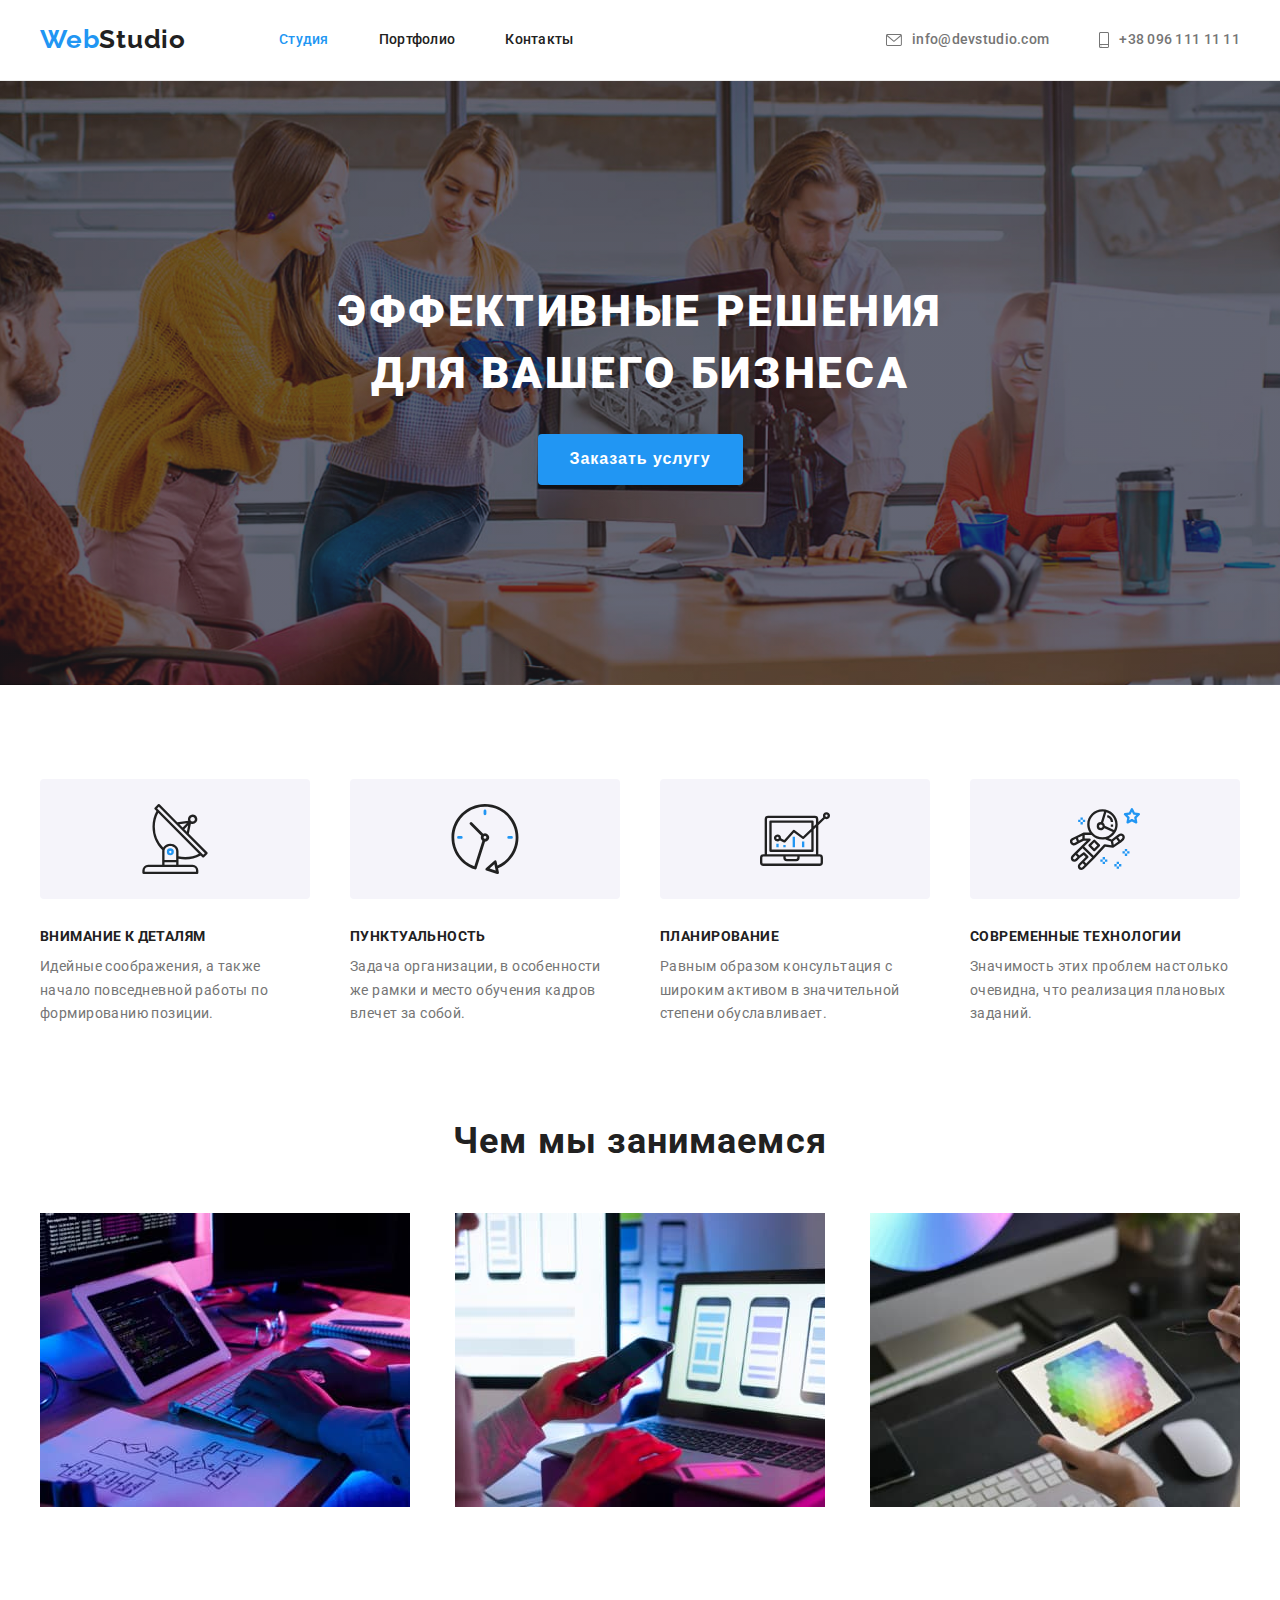
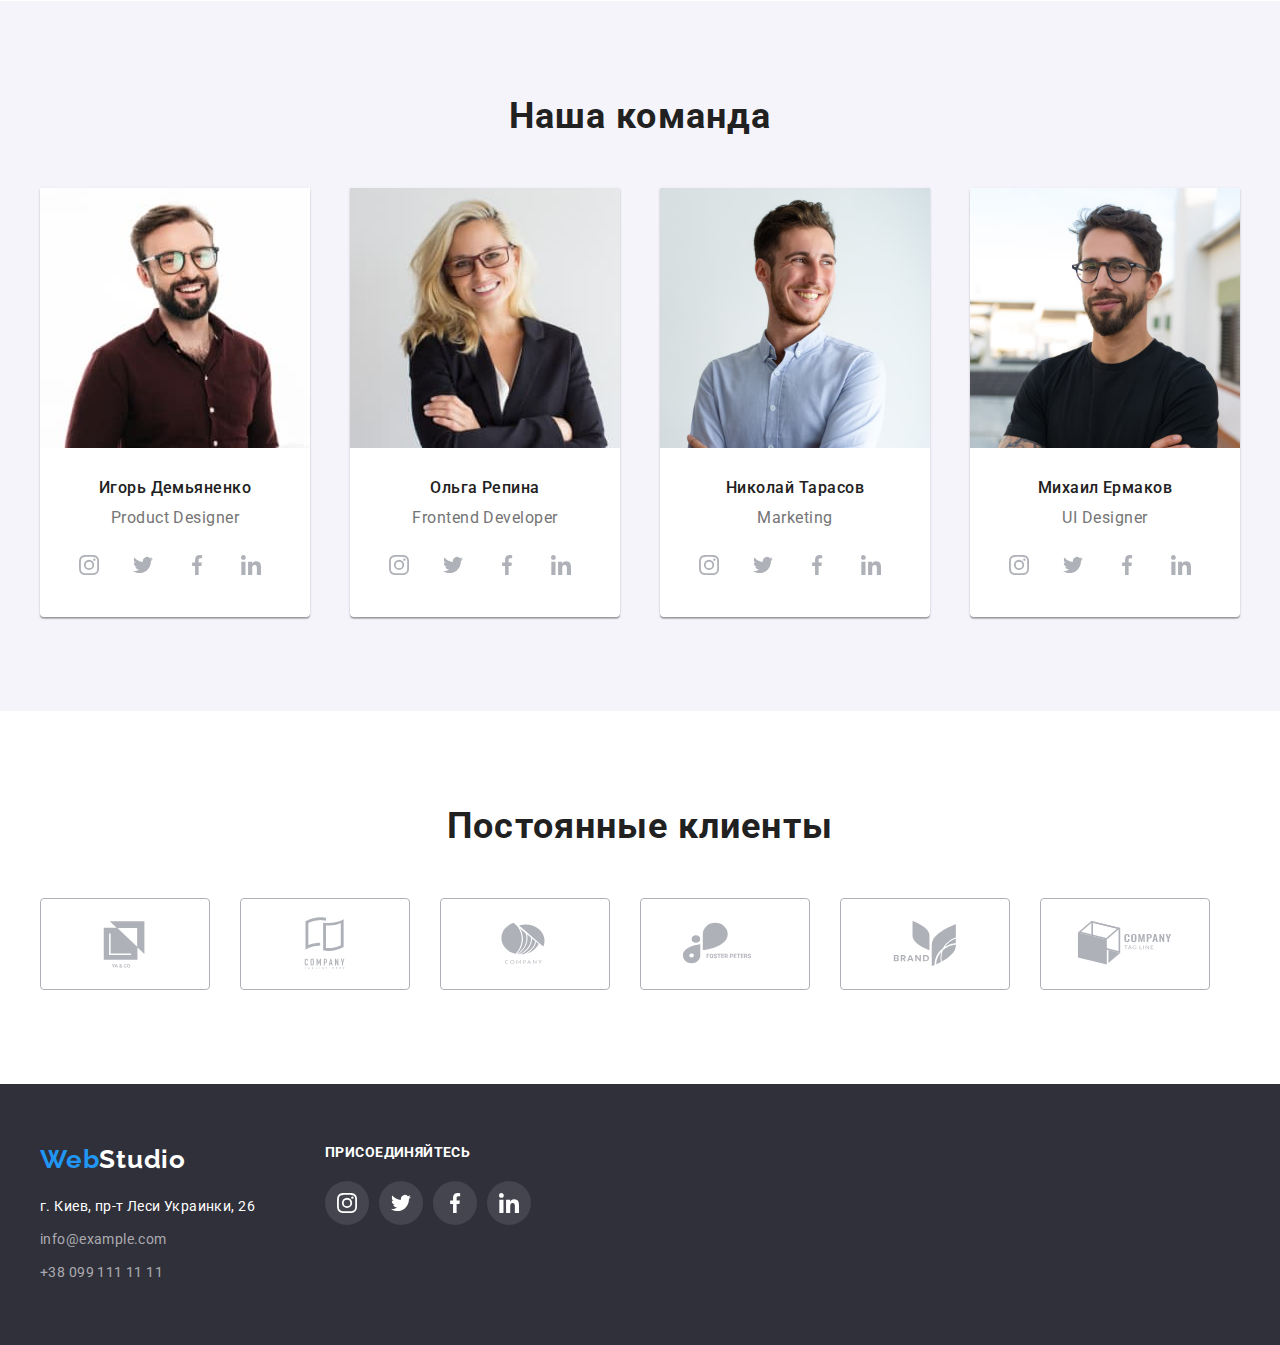
==== index.html @ 38ae4b98 "updated after fixes in hw-04" ====
<!DOCTYPE html>
<html lang="en">
<head>
    <meta charset="UTF-8">
    <meta http-equiv="X-UA-Compatible" content="IE=edge">
    <meta name="viewport" content="width=device-width, initial-scale=1.0">
    <link rel="preconnect" href="https://fonts.googleapis.com">
    <link rel="preconnect" href="https://fonts.gstatic.com" crossorigin>
    <link href="https://fonts.googleapis.com/css2?family=Raleway:wght@700&family=Roboto:wght@400;500;700;900&display=swap"
    rel="stylesheet">
    <link rel="stylesheet" href="https://cdnjs.cloudflare.com/ajax/libs/modern-normalize/1.1.0/modern-normalize.min.css"
        integrity="sha512-wpPYUAdjBVSE4KJnH1VR1HeZfpl1ub8YT/NKx4PuQ5NmX2tKuGu6U/JRp5y+Y8XG2tV+wKQpNHVUX03MfMFn9Q=="
        crossorigin="anonymous" referrerpolicy="no-referrer" />
    <link rel="stylesheet" href="./css/styles.css">
    <title>WebStudio</title>
</head>

<body>
    <header>
        <div class="navigation-header container">
            <nav class="navigation">
                <a href="" class="navigation-logo">
                    <span class="navigation-logo-web" id="logo">Web</span><span class="navigation-logo-studio">Studio</span>
                </a>
                <ul class="navigation-link">
                    <li class="list-style"><a class="link current" href="index.html">Студия</a></li>
                    <li class="list-style"><a class="link" href="portfolio.html">Портфолио</a></li>
                    <li class="list-style"><a class="link" href="#">Контакты</a></li>
                </ul>
            </nav>
            <ul class="contact">
                <li class="list-style">
                    <a href="mailto:info@devstudio.com" class="contact-mailto">
                    <svg class="icon-envelope" width="16" height="12">
                        <use href="./images/icons.svg#icon-envelope"></use>
                    </svg>info@devstudio.com</a>
                </li>
                <li class="list-style">
                    <a href="tel:+380961111111" class="contact-call">
                    <svg class="icon-smartphone" width="10" height="16">
                        <use href="./images/icons.svg#icon-smartphone"></use>
                    </svg>+38 096 111 11 11</a>
                </li>
            </ul>
        </div>
    </header> 

    <main>
        <section class="hero">
            <div class="hero-wrapper container">
                <h1 class="hero-title ">Эффективные решения <br> для вашего бизнеса</h1>
                <button type="button" class="hero-button">Заказать услугу</button>
            </div>
        </section>
        
        <section class="list ">
            <div class="list-feature">
                <div class="container">
                    <ul class="list-description">
                        <li class="list-style">
                            <div class="icon-feature">
                                <svg class="icon-antenna-1" width="70" height="70">
                                    <use href="./images/icons.svg#icon-antenna"></use>
                                </svg>
                            </div>
                            <h3 class="list-title">Внимание к деталям</h3>
                            <p class="list-text">Идейные соображения, а также начало повседневной работы по формированию позиции.</p>
                            
                        </li>
                        <li class="list-style">
                            <div class="icon-feature">
                                <svg class="icon-clock-1" width="70" height="70">
                                    <use href="./images/icons.svg#icon-clock"></use>
                                </svg>
                            </div>
                            <h3 class="list-title">Пунктуальность</h3>
                            <p class="list-text">Задача организации, в особенности же рамки и место обучения кадров влечет за собой.</p>
                        </li>
                        <li class="list-style">
                            <div class="icon-feature">
                                <svg class="icon-diagram-1" width="70" height="70">
                                    <use href="./images/icons.svg#icon-diagram"></use>
                                </svg>
                            </div>
                            <h3 class="list-title">Планирование</h3>
                            <p class="list-text">Равным образом консультация с широким активом в значительной степени обуславливает.</p>
                        </li>
                        <li class="list-style">
                            <div class="icon-feature">
                                <svg class="icon-astronaut-1" width="70" height="70">
                                    <use href="./images/icons.svg#icon-astronaut"></use>
                                </svg>
                            </div>
                            <h3 class="list-title">Современные технологии</h3>
                            <p class="list-text">Значимость этих проблем настолько очевидна, что реализация плановых заданий.</p>
                        </li>
                    </ul>
                </div>
            </div>
        </section>

        <section class="work">
            <div class="container">
                <h2 class="work-title">Чем мы занимаемся</h2>
                <ul class="work-description">
                    <li class="work-list list-style">
                        <a class="work-link" href="">
                            <img class="work-img" src="./images/keyboardtablet.jpg" alt="клавиатура планшет" width="370">
                        </a>
                    </li>
                    <li class="work-list list-style">
                        <a class="work-link" href="">
                            <img class="work-img" src="./images/notebook.jpg" alt="Ноутбук" width="370">
                        </a>
                    </li>
                    <li class="work-list list-style">
                        <a class="work-link" href="">
                            <img class="work-img" src="./images/tablet.jpg" alt="Планшет" width="370">
                        </a>
                    </li>
                </ul>
            </div>
        </section>

        <section class="team">
            <div class="team-wrapper container">
                <h2 class="team-title">Наша команда</h2>
                <ul class="team-block">
                    <li class="team-list list-style">
                        <a href="#"><img class="team-photo" src="./images/man1.jpg" alt="Игорь Демьяненко" width="270"></a>
                        <div class="team-description">
                            <h3 class="team-name">Игорь Демьяненко</h3>
                            <p class="team-position">Product Designer</p>
                            <ul class="icon-team">
                                <li class="icon-name">
                                    <a class="icon-link" href="">
                                        <svg class="icon-style" width="20" height="20">
                                            <use href="./images/icons.svg#icon-instagram"></use>
                                        </svg>
                                    </a>
                                </li>
                                <li class="icon-name">
                                    <a class="icon-link" href="">
                                        <svg width="20" height="20">
                                            <use href="./images/icons.svg#icon-twitter"></use>
                                        </svg>
                                    </a>
                                </li>
                                <li class="icon-name">
                                    <a class="icon-link" href="">
                                        <svg width="20" height="20">
                                            <use href="./images/icons.svg#icon-facebook"></use>
                                        </svg>
                                    </a>
                                </li>
                                <li class="icon-name">
                                    <a class="icon-link" href="">
                                        <svg width="20" height="20">
                                            <use href="./images/icons.svg#icon-linkedin"></use>
                                        </svg>
                                    </a>
                                </li>
                            </ul>
                        </div>
                    </li>
                    <li class="team-list list-style">
                        <a href="#"><img class="team-photo" src="./images/woman1.jpg" alt="Ольга Репина" width="270"></a>
                        <div class="team-description">
                            <h3 class="team-name">Ольга Репина</h3>
                            <p class="team-position">Frontend Developer</p>
                            <ul class="icon-team">
                                <li class="icon-name">
                                    <a class="icon-link" href="">
                                        <svg class="icon-style" width="20" height="20">
                                            <use href="./images/icons.svg#icon-instagram"></use>
                                        </svg>
                                    </a>
                                </li>
                                <li class="icon-name">
                                    <a class="icon-link" href="">
                                        <svg width="20" height="20">
                                            <use href="./images/icons.svg#icon-twitter"></use>
                                        </svg>
                                    </a>
                                </li>
                                <li class="icon-name">
                                    <a class="icon-link" href="">
                                        <svg width="20" height="20">
                                            <use href="./images/icons.svg#icon-facebook"></use>
                                        </svg>
                                    </a>
                                </li>
                                <li class="icon-name">
                                    <a class="icon-link" href="">
                                        <svg width="20" height="20">
                                            <use href="./images/icons.svg#icon-linkedin"></use>
                                        </svg>
                                    </a>
                                </li>
                            </ul>
                        </div>
                    </li>
                    <li class="team-list list-style">
                        <a href="#"><img class="team-photo" src="./images/man2.jpg" alt="Николай Тарасов" width="270"></a>
                        <div class="team-description">
                            <h3 class="team-name">Николай Тарасов</h3>
                            <p class="team-position">Marketing</p>
                            <ul class="icon-team">
                                <li class="icon-name">
                                    <a class="icon-link" href="">
                                        <svg class="icon-style" width="20" height="20">
                                            <use href="./images/icons.svg#icon-instagram"></use>
                                        </svg>
                                    </a>
                                </li>
                                <li class="icon-name">
                                    <a class="icon-link" href="">
                                        <svg width="20" height="20">
                                            <use href="./images/icons.svg#icon-twitter"></use>
                                        </svg>
                                    </a>
                                </li>
                                <li class="icon-name">
                                    <a class="icon-link" href="">
                                        <svg width="20" height="20">
                                            <use href="./images/icons.svg#icon-facebook"></use>
                                        </svg>
                                    </a>
                                </li>
                                <li class="icon-name">
                                    <a class="icon-link" href="">
                                        <svg width="20" height="20">
                                            <use href="./images/icons.svg#icon-linkedin"></use>
                                        </svg>
                                    </a>
                                </li>
                            </ul>
                        </div>
                    </li>
                    <li class="team-list list-style">
                        <a href="#"><img class="team-photo" src="./images/man3.jpg" alt="Михаил Ермаков" width="270"></a>
                        <div class="team-description">
                            <h3 class="team-name">Михаил Ермаков</h3>
                            <p class="team-position">UI Designer</p>
                            <ul class="icon-team">
                                <li class="icon-name">
                                    <a class="icon-link" href="">
                                        <svg class="icon-style" width="20" height="20">
                                            <use href="./images/icons.svg#icon-instagram"></use>
                                        </svg>
                                    </a>
                                </li>
                                <li class="icon-name">
                                    <a class="icon-link" href="">
                                        <svg width="20" height="20">
                                            <use href="./images/icons.svg#icon-twitter"></use>
                                        </svg>
                                    </a>
                                </li>
                                <li class="icon-name">
                                    <a class="icon-link" href="">
                                        <svg width="20" height="20">
                                            <use href="./images/icons.svg#icon-facebook"></use>
                                        </svg>
                                    </a>
                                </li>
                                <li class="icon-name">
                                    <a class="icon-link" href="">
                                        <svg width="20" height="20">
                                            <use href="./images/icons.svg#icon-linkedin"></use>
                                        </svg>
                                    </a>
                                </li>
                            </ul>
                        </div>
                    </li>
                </ul>
            </div>
        </section>

        <section class="customer">
            <div class="container">
                <h2 class="customer-title" >Постоянные клиенты</h2>
                <ul class="customer-company">
                    <li class="customer-logo">
                        <a class="customer-link" href="#">
                            <svg class="customer-icon" width="106" height="60">
                                <use href="./images/icons.svg#icon-logo1"></use>
                            </svg>
                        </a>
                    </li>
                    <li class="customer-logo">
                        <a class="customer-link" href="#">
                            <svg class="customer-icon" width="106" height="60">
                                <use href="./images/icons.svg#icon-logo2"></use>
                            </svg>
                        </a>
                    </li>
                    <li class="customer-logo">
                        <a class="customer-link" href="#">
                            <svg class="customer-icon" width="106" height="60">
                                <use href="./images/icons.svg#icon-logo3"></use>
                            </svg>
                        </a>
                    </li>
                    <li class="customer-logo">
                        <a class="customer-link" href="#">
                            <svg class="customer-icon" width="106" height="60">
                                <use href="./images/icons.svg#icon-logo4"></use>
                            </svg>
                        </a>
                    </li>
                    <li class="customer-logo">
                        <a class="customer-link" href="#">
                            <svg class="customer-icon" width="106" height="60">
                                <use href="./images/icons.svg#icon-logo5"></use>
                            </svg>
                        </a>
                    </li>
                    <li class="customer-logo">
                        <a class="customer-link" href="#">
                            <svg class="customer-icon" width="106" height="60">
                                <use href="./images/icons.svg#icon-logo6"></use>
                            </svg>
                        </a>
                    </li>
                </ul>
            </div>
        </section>

    </main>
 
    <footer>
        <div class="page-footer container">
            <div class="content-footer ">
                <a href="#logo" class="footer-logo">
                    <span class="footer-logo-web">Web</span><span class="footer-logo-studio">Studio</span>
                </a>
                <address class="address">г. Киев, пр-т Леси Украинки, 26</address>
                <ul class="footer-contact">
                    <li class="footer-link"><a href="mailto:info@example.com" class="footer-mailto">info@example.com</a></li>
                    <li class="footer-link"><a href="tel:+380991111111" class="footer-call">+38 099 111 11 11</a></li>
                </ul>
            </div>
            <div class="footer-join ">
                <h3 class="footer-title">присоединяйтесь</h3>
                <ul class="footer-social">
                    <li class="footer-icon">
                        <a class="footer-icon-link" href="#">
                            <svg width="20" height="20">
                                <use href="./images/icons.svg#icon-instagram"></use>
                            </svg>
                        </a>
                    </li>
                    <li class="footer-icon">
                        <a class="footer-icon-link" href="#">
                            <svg width="20" height="20">
                                <use href="./images/icons.svg#icon-twitter"></use>
                            </svg>
                        </a>
                    </li>
                    <li class="footer-icon">
                        <a class="footer-icon-link" href="#">
                            <svg width="20" height="20">
                                <use href="./images/icons.svg#icon-facebook"></use>
                            </svg>
                        </a>
                    </li>
                    <li class="footer-icon">
                        <a class="footer-icon-link" href="#">
                            <svg width="20" height="20">
                                <use href="./images/icons.svg#icon-linkedin"></use>
                            </svg>
                        </a>
                    </li>
                </ul>
            </div>
        </div>
    </footer>
</body>
</html>
---- css/styles.css ----
:root {
  --primary-text-color: #212121;
  --secondary-text-color: #757575;
  --hero-text-color: #ffffff;
  --contact-text-footer: rgba(255, 255, 255, 0.6);
  --accent-color: #2196f3;
  --background-color: #2F303A;

}

body {
  font-family: "roboto", sans-serif;
  color: var(--primary-text-color);
  background-color: #ffffff;
}

* {
  margin: 0;
  padding: 0;
}

h1
h2
h3
h4 
h5
h6
p 
ul {
  text-decoration: none;
}

.list-style {
  list-style-type: none;
}

/* header */
.container {
  width: 1200px;
  height: auto;
  margin-left: auto;
  margin-right: auto;
  padding: 0 15px;
}

header {
  border-bottom: 1px solid #ECECEC;
   padding-top: 24px;
  padding-bottom: 25px;
}

.navigation-header {
  display: flex;
  justify-content: space-between;
  align-items: center; 
}

.navigation {
  display: flex;
}

.navigation-logo {
  display: flex;
  align-items: center;
  font-family: Raleway;
  font-weight: bold;
  font-size: 26px;
  line-height: 1.2;
  letter-spacing: 0.03em;
  text-decoration: none;
}

.navigation-logo-web {
  color: var(--accent-color);
}

.navigation-logo-studio {
  color: var(--primary-text-color);
  margin-right: 93px;
}

.navigation-link {
  display: flex;
  align-items: center;
}

.navigation-link .list-style {
  margin-right: 50px;
}

.navigation-link .list-style:last-child {
  margin-right: 0;
}

.navigation-link .link {
  display: flex;
  color: var(--primary-text-color);
  font-weight: 500;
  font-size: 14px;
  line-height: 1.14;
  letter-spacing: 0.02em;
  text-decoration: none;
}

.link:hover,
.link:focus {
  color: var(--accent-color);
}

.link.current {
  color: var(--accent-color);
}

.contact {
  display: flex;
  font-weight: 500;
  font-size: 14px;
  line-height: 1.14;
  letter-spacing: 0.02em;
  
}

.contact .list-style{
   margin-right: 50px;
   
}
 
.contact .list-style:last-child {
  margin-right: 0;
}

.icon-envelope{
  margin-right: 10px;
  fill: currentColor;
}

.contact-mailto:hover .icon-envelope,
.contact-mailto:focus .icon-envelope {
  fill: var(--accent-color);
}

.contact-mailto {
  display: flex;
  align-items: center;
  text-decoration: none;
  color: var(--secondary-text-color);
  
}

.icon-smartphone{
  margin-right: 10px;
  fill: currentColor;
}

.contact-call:hover .icon-smartphone,
.contact-call:focus .icon-smartphone {
  fill: var(--accent-color);
}

.contact-call {
  display: flex;
  align-items: center;
  text-decoration: none;
  color: var(--secondary-text-color);
}

.contact-mailto:hover,
.contact-mailto:focus {
  color: var(--accent-color);
}

.contact-call:hover,
.contact-call:focus {
  color: var(--accent-color);
}

/* body index.html*/
button {
  cursor: pointer;
}

.hero{
  display: block;
  background-image: linear-gradient(to right, rgba(47, 48, 58, 0.4), rgba(47, 48, 58, 0.4)), url(../images/Img.jpg);
  background-repeat: no-repeat;
  background-position: center;
  background-size: cover;
  margin-left: auto;
  margin-right: auto;
  max-width: 1600px;
  padding-top: 200px;
  padding-bottom: 200px;

}
.hero-wrapper{
  display: flex;
  flex-direction: column;
  justify-content: center;
  align-items: center;
  text-align: center;
}

.hero-title {
  font-weight: 900;
  font-size: 44px;
  line-height: 1.4;
  letter-spacing: 0.06em;
  text-transform: uppercase;
  color: var(--hero-text-color);
  text-align: center;
}

.hero-button{
  margin-top: 30px;
  padding: 10px 32px;
  font-weight: bold;
  font-size: 16px;
  line-height: 1.9;
  letter-spacing: 0.06em;
  color: var(--hero-text-color);
  border: none;
  background: var(--accent-color);
  box-shadow: 0px 4px 4px rgba(0, 0, 0, 0.15);
  border-radius: 4px;
}

.hero-button:hover,
.hero-button:focus{
  background: #188CE8;
  box-shadow: 0px 4px 4px rgba(0, 0, 0, 0.15);
  border-radius: 4px;
}

/* feature */
.list{
  padding-top: 94px;
  padding-bottom: 94px;
}

.list-description{
  margin: auto;
  margin: 0%;
  display: flex;
  justify-content: space-between;
}


.list-description .list-style {
margin-right: 30px;
width: 270px;
}

.list-description .list-style:last-child {
  margin-right: 0;
}

.icon-feature{
  display: flex;
  background: #F5F4FA;
  border-radius: 4px;
  margin-bottom: 30px;
  padding: 25px 0;
  justify-content: center;
  align-items: center;
}

.list-title {
  font-weight: bold;
  font-size: 14px;
  line-height: 1.14;
  letter-spacing: 0.03em;
  text-transform: uppercase;
}

.list-text{
  margin-top: 10px;
  font-size: 14px;
  line-height: 1.7;
  color: var(--secondary-text-color);
  letter-spacing: 0.03em;
}

/* what we do */
.work{
  padding-bottom: 94px;
}

.work-title {
  font-weight: bold;
  font-size: 36px;
  line-height: 1.2;
  text-align: center;
  letter-spacing: 0.03em;
}

.work-description {
  display: flex;
  justify-content: space-between;
  margin-top: 50px;
}

/* ouer team */
.team{
  background: #F5F4FA;
  width: 100%;
  padding-top: 94px;
  padding-bottom: 94px;
}

.team-list {
  margin-right: 30px;
  background-color: #ffffff;
  box-shadow: 0px 1px 3px rgba(0, 0, 0, 0.12), 0px 1px 1px rgba(0, 0, 0, 0.14), 0px 2px 1px rgba(0, 0, 0, 0.2);
  border-radius: 0px 0px 4px 4px;
}

.team-list:last-child {
  margin-right: 0;
}

.team-title{
  font-weight: bold;
  font-size: 36px;
  line-height: 1.2;
  text-align: center;
  letter-spacing: 0.03em;
}

.team-block{
  display: flex;
  justify-content: space-between;
  margin-top: 50px;
}

.team-description {
  padding-top: 30px;
  padding-bottom: 30px;
}

.team-name{
  font-weight: 500;
  font-size: 16px;
  line-height: 1.2;
  text-align: center;
  letter-spacing: 0.03em;
}

.team-position{
  margin-top: 10px;
  font-weight: normal;
  font-size: 16px;
  line-height: 1.2;
  text-align: center;
  letter-spacing: 0.03em;
  color: var(--secondary-text-color);
}

.icon-team {
  display: flex;
  justify-content: center;
  margin-top: 16px;
}

.icon-name {
  list-style: none;
}

.icon-link {
  display: flex;
  align-items: center;
  justify-content: center;
  width: 44px;
  height: 44px;
  margin-right: 10px;
  border-radius: 50%;
  fill: #AFB1B8;
  background-color: var(--hero-text-color);
}

.icon-name:last-child{
  margin-right: 0;
}

.icon-link:hover,
.icon-link:focus {
  background-color: var(--accent-color);
  fill: var(--hero-text-color);
}

/* customer */

.customer{
  padding-top: 94px;
  padding-bottom: 94px;
}

.customer-title{
  font-weight: bold;
  font-size: 36px;
  line-height: 1.2;
  text-align: center;
  letter-spacing: 0.03em;
}

.customer-company{
  display: flex;
  list-style: none;
  margin-top: 50px;
  
  
}

.customer-link{
  display: flex;
  justify-content: center;
  align-items: center;
  width: 170px;
  height: 92px;
  margin-right: 30px;
  border: 1px solid #AFB1B8;
  box-sizing: border-box;
  border-radius: 4px;
  fill: #AFB1B8;
}

.costomer-link:last-child {
  margin-right: 0;
}

.customer-link:hover,
.customer-link:focus {
  border: 1px solid var(--accent-color);
  fill: var(--accent-color);
}

/* body portfolio.html */
.gallary {
  padding-top: 94px;
  padding-bottom: 94px;
}

/* invisible title */
.visually-hidden {
  position: absolute;
  clip: rect(0 0 0 0);
  width: 1px;
  height: 1px;
  margin: -1px;
}

.filter-group {
  display: flex;
  justify-content: center;
}

.filter-group > .filter-list {
  list-style: none;
  text-decoration: none;
}

.filter-list {
margin-right: 8px;
}

.filter-list:last-child {
  margin-right: 0;
}

.filter-button{
  display: flex;
  justify-content: center;
  padding: 6px 22px;
  font-family: inherit;
  font-weight: 500;
  font-size: 16px;
  line-height: 1.6;
  text-align: center;
  letter-spacing: 0.03em;
  color: var(--primary-text-color);
  border: none;
  background: #F5F4FA;
  border-radius: 4px;
}

.filter-button:hover, .filter-button:focus {
  font-weight: 500;
  font-size: 16px;
  line-height: 1.6;
  text-align: center;
  letter-spacing: 0.03em;
  color: var(--hero-text-color);
  background: var(--accent-color);
  box-shadow: 0px 3px 1px rgba(0, 0, 0, 0.1), 0px 1px 2px rgba(0, 0, 0, 0.08), 0px 2px 2px rgba(0, 0, 0, 0.12);
  border-radius: 4px;
}

img {
  display: block;
  max-width: 100%;
  height: auto;
}

.gallary-list {
  margin-top: 50px;
  display: flex;
  justify-content: space-between;
  flex-wrap: wrap;
}

.list-project{
  margin-bottom: 30px;  
  border: 1px solid #EEEEEE;
  box-sizing: border-box;
}

.list-project:nth-child(3n){
  margin-right: 0;
}  

.list-project:nth-last-child(-n + 3){
  margin-bottom: 0;
}

.list-project:hover,
.list-project:focus{
  background: #FFFFFF;
  /* border: 1px solid #EEEEEE; */
  /* box-sizing: border-box; */
  box-shadow: 0px 1px 1px rgba(0, 0, 0, 0.12), 0px 4px 4px rgba(0, 0, 0, 0.06), 1px 4px 6px rgba(0, 0, 0, 0.16);
}

.galary-link{
  text-decoration: none;
}

.gallary-name {
  padding: 20px 24px 20px 24px;
  border-left: 1px solid #EEEEEE;
  border-right: 1px solid #EEEEEE;
  border-bottom: 1px solid #EEEEEE;
  background: #FFFFFF;
}

.gallary-project {
  font-weight: bold;
  font-size: 18px;
  line-height: 2;
  letter-spacing: 0.06em;
  color: var(--primary-text-color);
}

.gallary-kind {
  margin-top: 4px;
  font-size: 16px;
  line-height: 2;
  letter-spacing: 0.03em;
  color: var(--secondary-text-color);
}

/* footer */
footer {
  background: var(--background-color);
  width: 100%;
  padding: 60px 0;
}

.page-footer{
  display: flex;
}

 .footer-logo {
  font-family: Raleway;
  font-weight: bold;
  font-size: 26px;
  line-height: 1.2;
  letter-spacing: 0.03em;
  text-decoration: none;
}

.footer-logo-web {
  color: var(--accent-color);
}

.footer-logo-studio {
  color: var(--hero-text-color);
}

.address {
  margin-top: 20px;
  font-size: 14px;
  font-style: normal;
  line-height: 1.7;
  letter-spacing: 0.03em;
  color: var(--hero-text-color);
}

.footer-contact {
  margin-top: 9px;
  font-size: 14px;
  line-height: 1.71;
  letter-spacing: 0.03em;
}

.footer-link {
  margin-top: 9px;
  list-style: none;
}

.footer-mailto {
  text-decoration: none;
  color: var(--contact-text-footer);
}

.footer-call {
  text-decoration: none;
  color: var(--contact-text-footer);
}

.footer-mailto:hover,
.footer-mailto:focus {
  color: var(--accent-color);
}

.footer-call:hover,
.footer-call:focus {
  color: var(--accent-color);
}

.footer-join {
  margin-left: 70px;
}

.footer-title {
  font-weight: bold;
  font-size: 14px;
  line-height: 1.2;
  letter-spacing: 0.03em;
  text-transform: uppercase;
  color: var(--hero-text-color);
}

.footer-social {
  display: flex;
  margin-top: 20px;
  justify-content: space-between;
}
  
.footer-icon {
list-style: none;
margin-right: 10px; 
}

.footer-icon:last-child {
  margin-right: 0;
}

.footer-icon-link {
  display: flex;
  align-items: center;
  justify-content: center;
  width: 44px;
  height: 44px;
  border-radius: 50%;
  fill: var(--hero-text-color);
  background: rgba(255, 255, 255, 0.1);
}

.footer-icon-link:hover,
.footer-icon-link:focus {
  background: var(--accent-color);
}
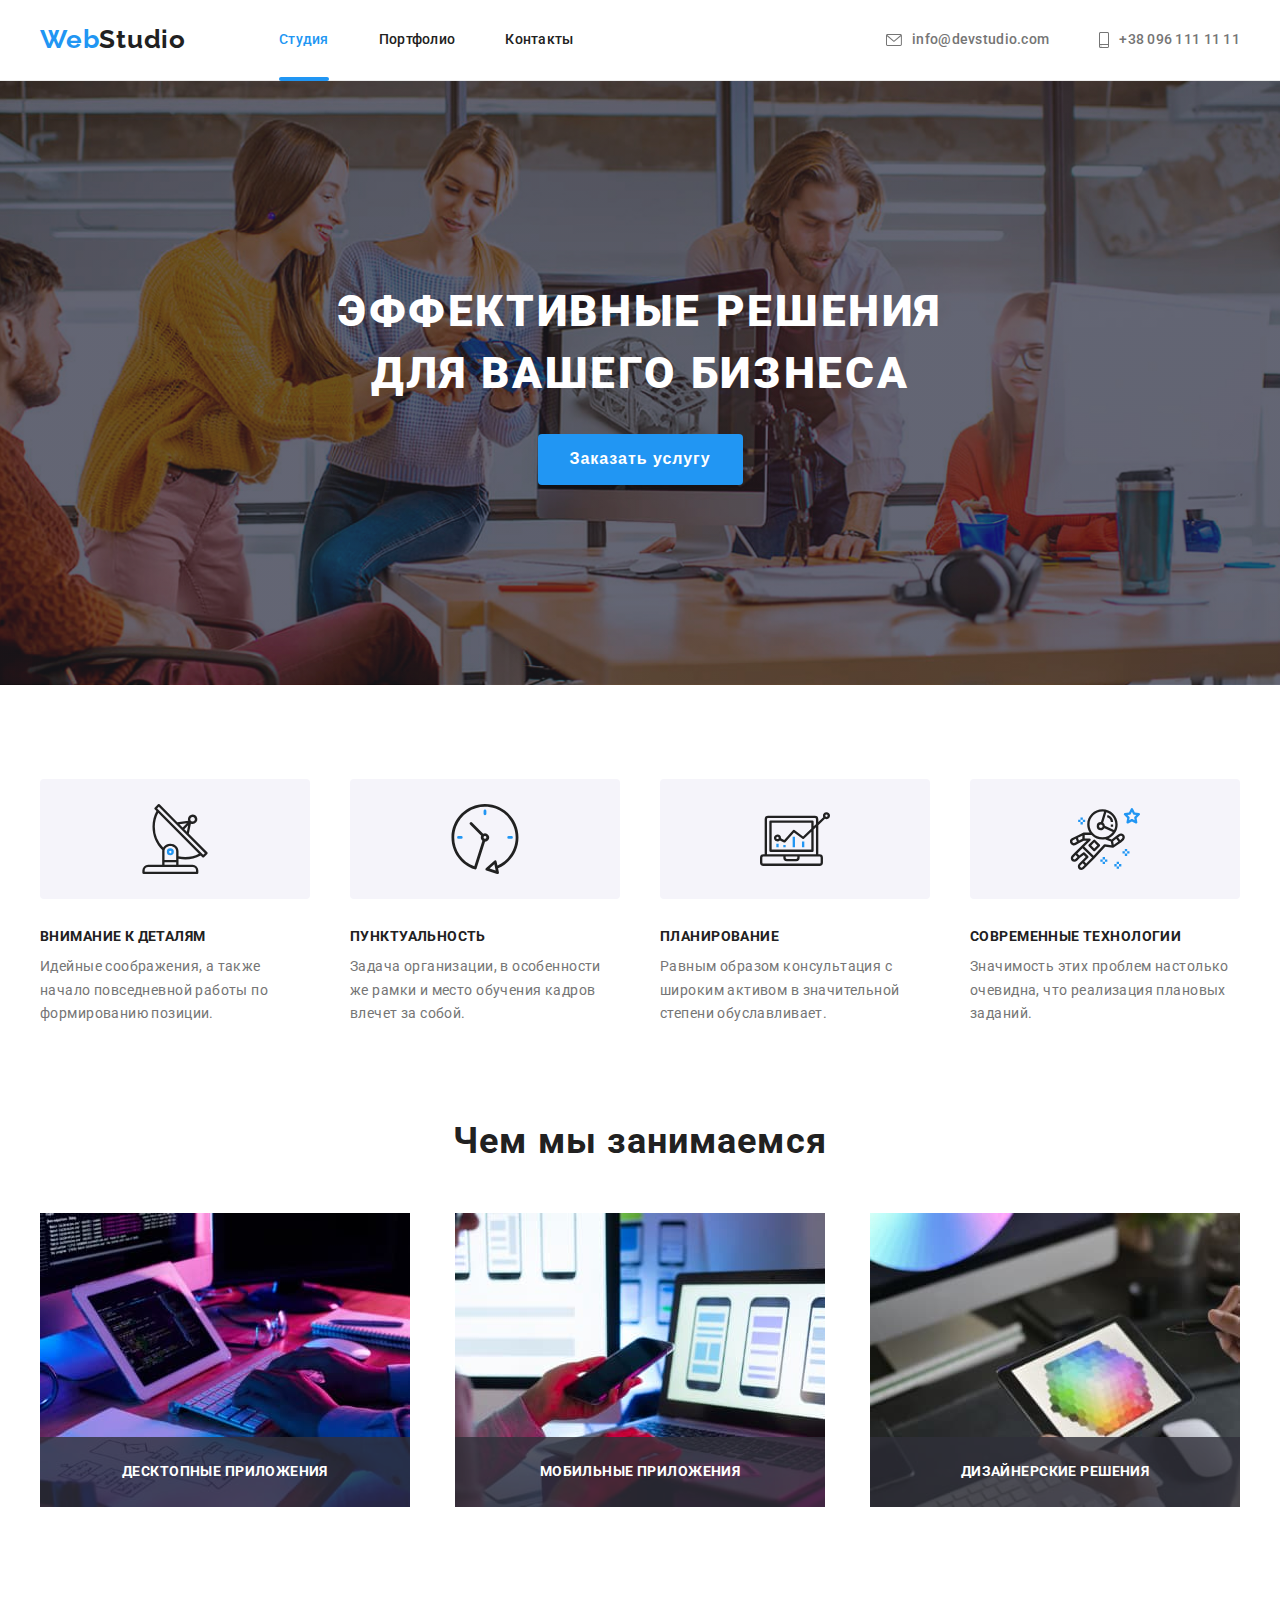
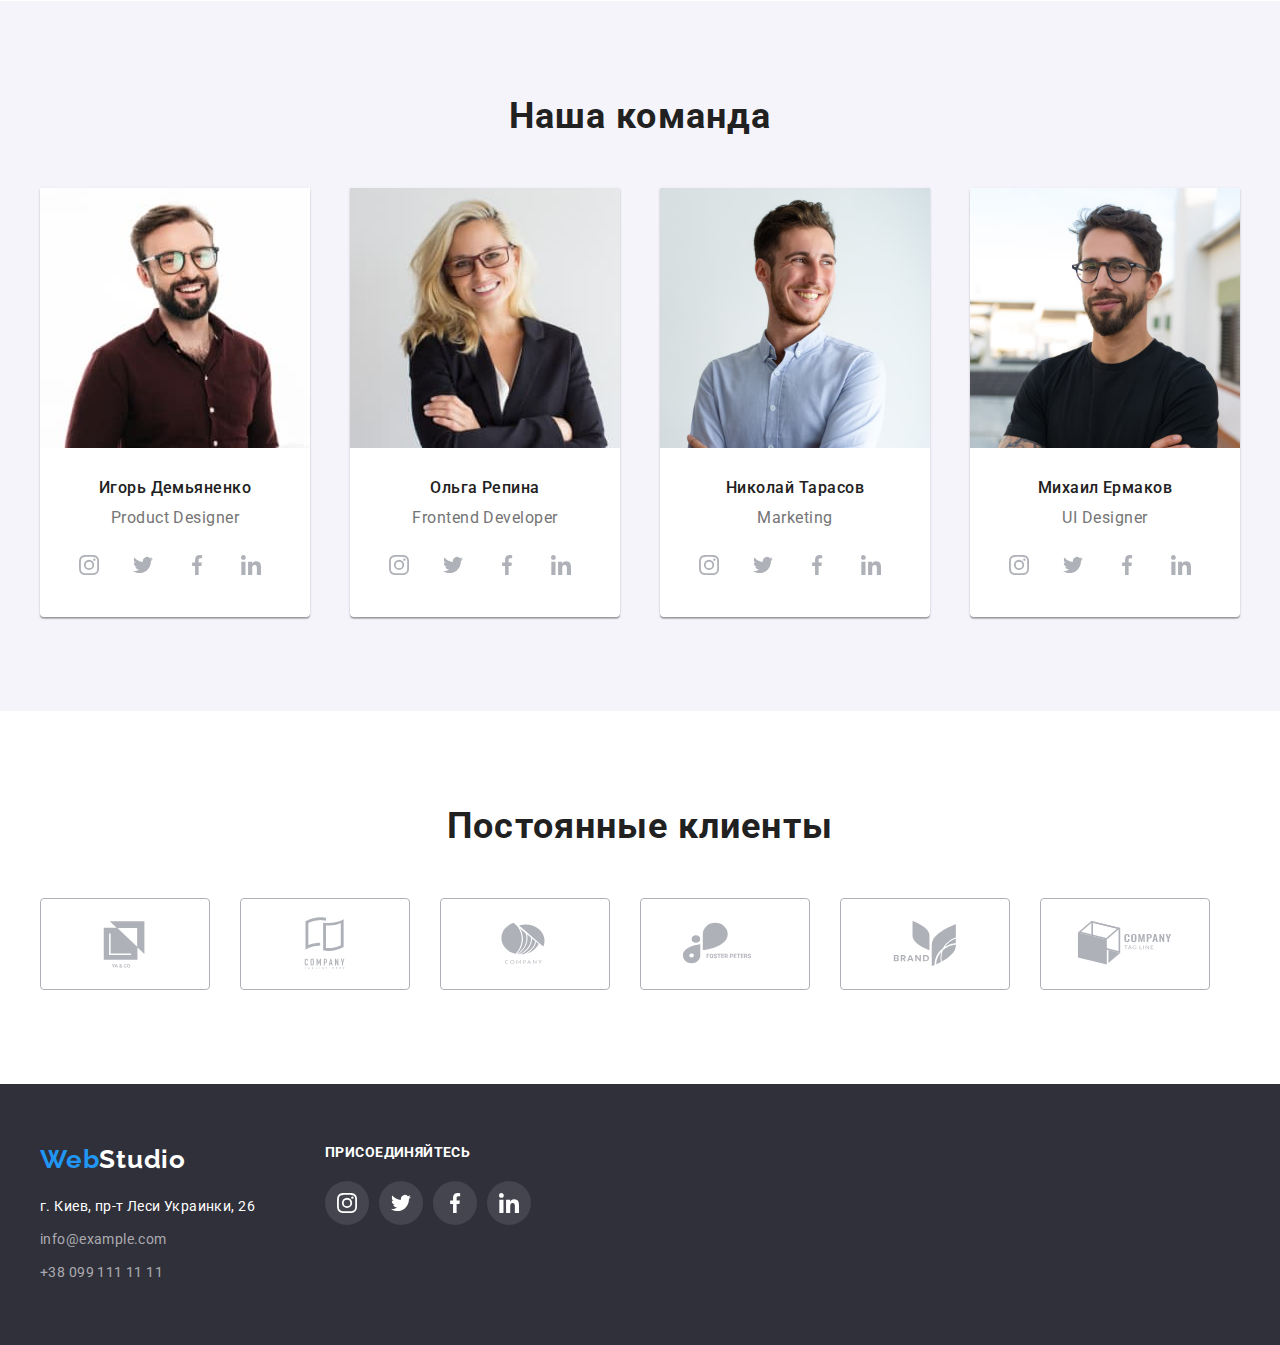
==== commit 047b5a99: "underline the current page, and signatures on images what we do" ====
--- a/index.html
+++ b/index.html
@@ -104,19 +104,22 @@
                 <h2 class="work-title">Чем мы занимаемся</h2>
                 <ul class="work-description">
                     <li class="work-list list-style">
-                        <a class="work-link" href="">
-                            <img class="work-img" src="./images/keyboardtablet.jpg" alt="клавиатура планшет" width="370">
-                        </a>
+                        <img class="work-img" src="./images/keyboardtablet.jpg" alt="клавиатура планшет" width="370">
+                        <div class="work-thumb">
+                            <p class="work-text">Десктопные приложения</p>
+                        </div>
                     </li>
                     <li class="work-list list-style">
-                        <a class="work-link" href="">
-                            <img class="work-img" src="./images/notebook.jpg" alt="Ноутбук" width="370">
-                        </a>
+                        <img class="work-img" src="./images/notebook.jpg" alt="Ноутбук" width="370">
+                        <div class="work-thumb">
+                            <p class="work-text">Мобильные приложения</p>
+                        </div>
                     </li>
                     <li class="work-list list-style">
-                        <a class="work-link" href="">
-                            <img class="work-img" src="./images/tablet.jpg" alt="Планшет" width="370">
-                        </a>
+                        <img class="work-img" src="./images/tablet.jpg" alt="Планшет" width="370">
+                        <div class="work-thumb">
+                            <p class="work-text">Дизайнерские решения</p>
+                        </div>
                     </li>
                 </ul>
             </div>
--- a/css/styles.css
+++ b/css/styles.css
@@ -45,7 +45,7 @@
 
 header {
   border-bottom: 1px solid #ECECEC;
-   padding-top: 24px;
+  padding-top: 24px;
   padding-bottom: 25px;
 }
 
@@ -82,6 +82,7 @@
 .navigation-link {
   display: flex;
   align-items: center;
+  
 }
 
 .navigation-link .list-style {
@@ -109,7 +110,18 @@
 
 .link.current {
   color: var(--accent-color);
-}
+  position: relative;
+}
+
+.link.current::after {
+  content: "";
+  position: absolute;
+  bottom: -33.6px;
+  width: 100%;
+  height: 4px;
+  border-radius: 2px;
+  background-color: var(--accent-color);
+  }
 
 .contact {
   display: flex;
@@ -299,6 +311,34 @@
   margin-top: 50px;
 }
 
+.work-list{
+  position: relative;
+}
+
+.work-thumb{
+    position: absolute;
+    height: 70px;
+    display: flex;
+    align-items: center;
+    justify-content: center;
+    bottom: 0;
+    left: 0;
+    width: 100%;
+    background-color: rgba(47, 48, 58, 0.8);
+
+}
+
+.work-text{
+    font-weight: 700;
+    font-size: 14px;
+    line-height: 1.14;
+    text-align: center;
+    margin: 0;
+    letter-spacing: 0.03em;
+    text-transform: uppercase;
+    color: var(--hero-text-color);
+}
+
 /* ouer team */
 .team{
   background: #F5F4FA;
@@ -406,8 +446,7 @@
   display: flex;
   list-style: none;
   margin-top: 50px;
-  
-  
+   
 }
 
 .customer-link{
@@ -510,7 +549,8 @@
 .list-project{
   margin-bottom: 30px;  
   border: 1px solid #EEEEEE;
-  box-sizing: border-box;
+  box-sizing: border-box; 
+   position: relative;
 }
 
 .list-project:nth-child(3n){
@@ -529,9 +569,57 @@
   box-shadow: 0px 1px 1px rgba(0, 0, 0, 0.12), 0px 4px 4px rgba(0, 0, 0, 0.06), 1px 4px 6px rgba(0, 0, 0, 0.16);
 }
 
-.galary-link{
-  text-decoration: none;
-}
+.gallary-link{
+  display: block;
+  color: inherit;
+  text-decoration: none;
+  transition: box-shadow cubic-bezier(0.4, 0, 0.2, 1);
+}
+
+/* .gallary-thumb:{
+ 
+} */
+
+/* .gallary-image{
+ position: relative;
+  overflow: hidden;
+} */
+
+/* .gallary-overlay::before {
+
+  content: '';
+  position: absolute;
+  top: 0;
+  left: 0;
+  width: 100%;
+  height: 100%;
+  background-color: #188CE8;
+  transform: translateY(100%);
+  transition: 250ms;
+  opacity: 0;
+} */
+
+/* .gallary-overlay:hover::before {
+  transform: translateY(0);
+  opacity: 1;
+}
+ */
+/* .gallary-text {
+  position: absolute;
+  width: 100%;
+  height: 100%;
+  padding: 63px 24px;
+  top: 50%;
+  left: 50%;
+  transform: translateY(-50% -50%);  
+  font-size: 18px;
+  line-height: 1.56;
+  letter-spacing: 0.03em;
+  color: var(--hero-text-color);
+  opacity: 1;
+  
+} */
+
 
 .gallary-name {
   padding: 20px 24px 20px 24px;
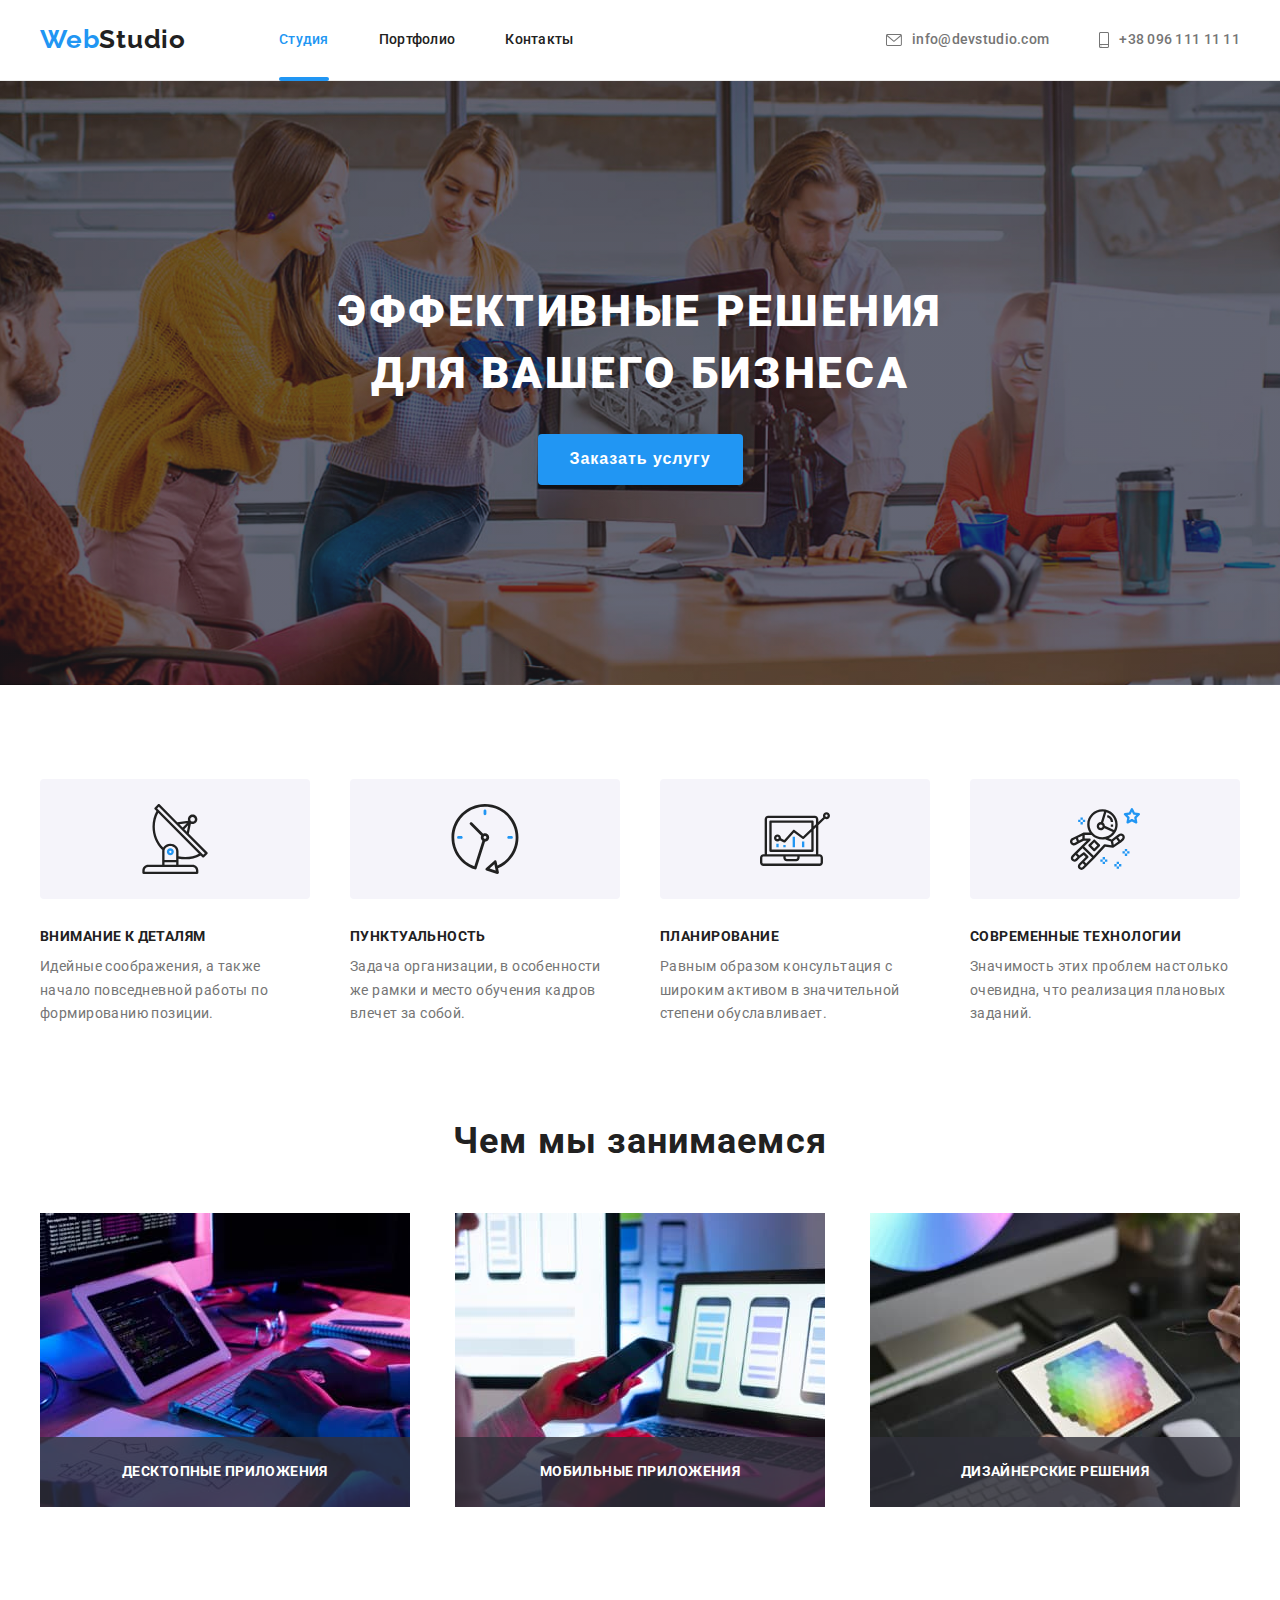
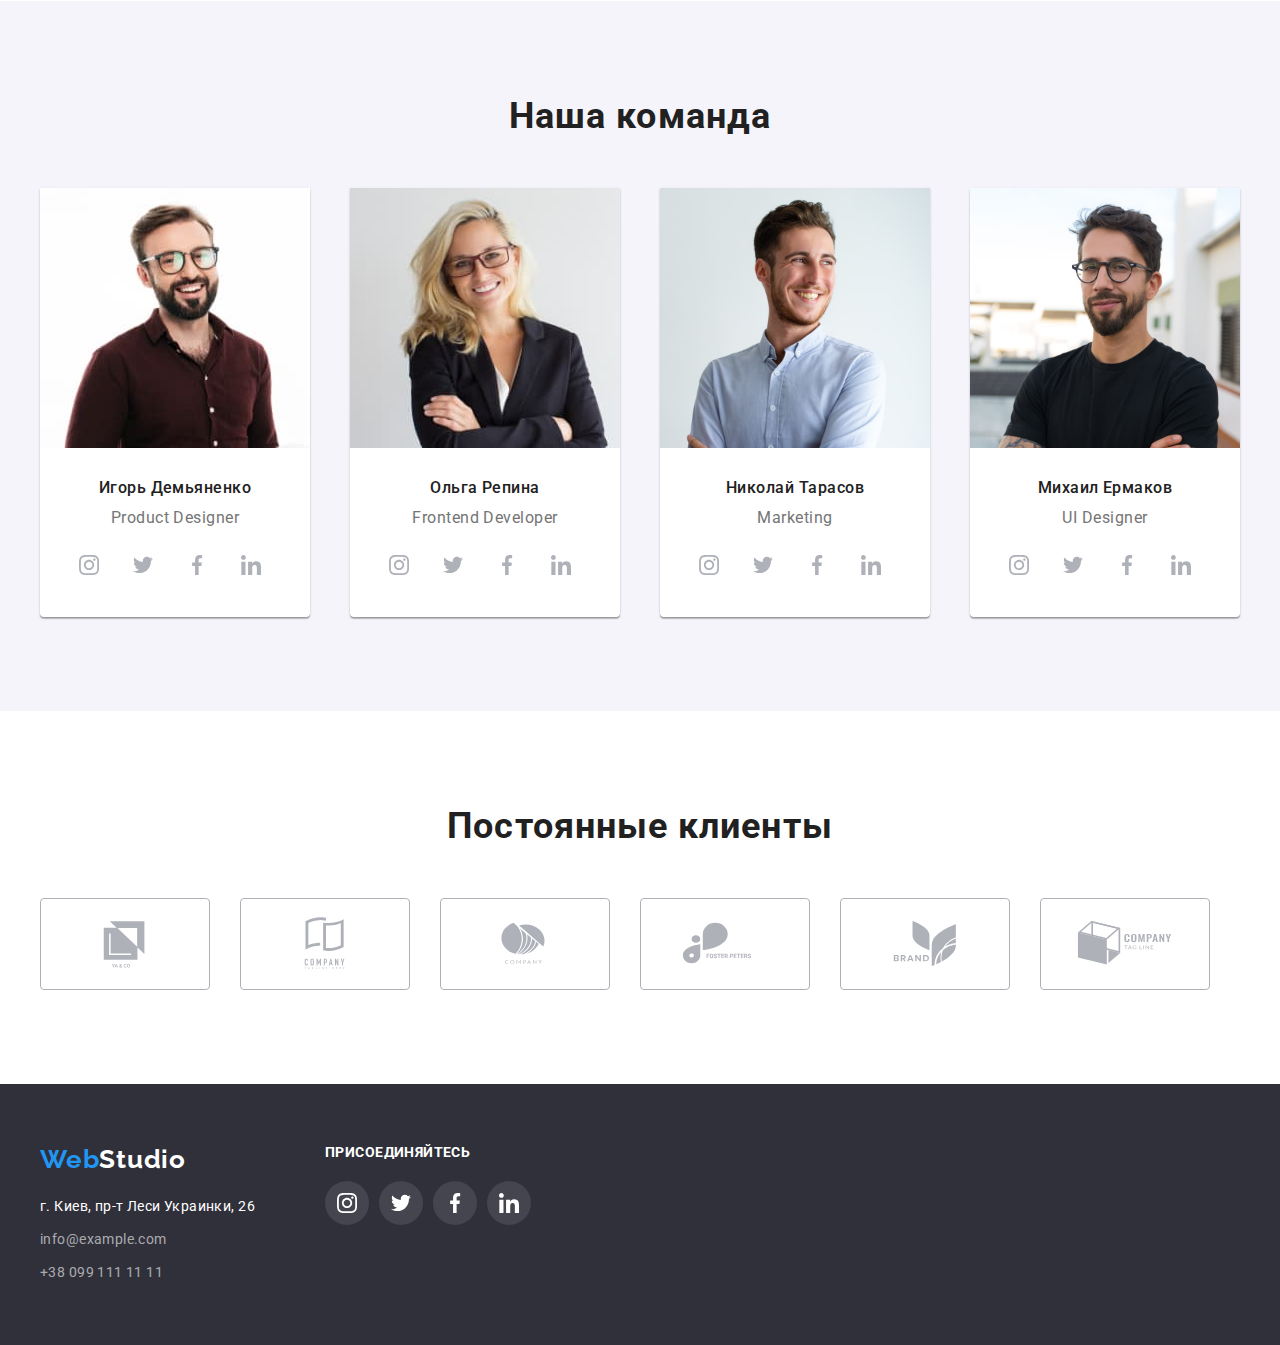
==== commit 0d3066ec: "hw-5 done" ====
--- a/index.html
+++ b/index.html
@@ -19,7 +19,7 @@
     <header>
         <div class="navigation-header container">
             <nav class="navigation">
-                <a href="" class="navigation-logo">
+                <a href="./index.html" class="navigation-logo">
                     <span class="navigation-logo-web" id="logo">Web</span><span class="navigation-logo-studio">Studio</span>
                 </a>
                 <ul class="navigation-link">
@@ -47,9 +47,19 @@
 
     <main>
         <section class="hero">
-            <div class="hero-wrapper container">
-                <h1 class="hero-title ">Эффективные решения <br> для вашего бизнеса</h1>
-                <button type="button" class="hero-button">Заказать услугу</button>
+            <div class="hero-wrapper container" >
+                <h1 class="hero-title">Эффективные решения <br> для вашего бизнеса</h1>
+                <button type="button" class="hero-button" data-modal-open>Заказать услугу</button>
+                <div class="backdrop is-hidden" data-modal>
+                    <div class="modal">
+                  
+                        <button type="button" class="icon-modal-close" data-modal-close>
+                            <svg class="icon-close">
+                                <use href="./images/icons.svg#icon-close"></use>
+                            </svg>
+                        </button>
+                    </div>
+                </div>
             </div>
         </section>
         
@@ -380,6 +390,10 @@
             </div>
         </div>
     </footer>
+
+
+    <script src="./js/modal.js"></script>
 </body>
+
 </html>
 
--- a/css/styles.css
+++ b/css/styles.css
@@ -5,6 +5,7 @@
   --contact-text-footer: rgba(255, 255, 255, 0.6);
   --accent-color: #2196f3;
   --background-color: #2F303A;
+  --main-transition: 250ms cubic-bezier(0.4, 0, 0.2, 1);
 
 }
 
@@ -82,7 +83,6 @@
 .navigation-link {
   display: flex;
   align-items: center;
-  
 }
 
 .navigation-link .list-style {
@@ -101,11 +101,13 @@
   line-height: 1.14;
   letter-spacing: 0.02em;
   text-decoration: none;
+  transition: var(--main-transition);
 }
 
 .link:hover,
 .link:focus {
   color: var(--accent-color);
+  transition: var(--main-transition);
 }
 
 .link.current {
@@ -129,12 +131,10 @@
   font-size: 14px;
   line-height: 1.14;
   letter-spacing: 0.02em;
-  
 }
 
 .contact .list-style{
    margin-right: 50px;
-   
 }
  
 .contact .list-style:last-child {
@@ -149,6 +149,7 @@
 .contact-mailto:hover .icon-envelope,
 .contact-mailto:focus .icon-envelope {
   fill: var(--accent-color);
+  transition: var(--main-transition);
 }
 
 .contact-mailto {
@@ -156,7 +157,7 @@
   align-items: center;
   text-decoration: none;
   color: var(--secondary-text-color);
-  
+  transition: var(--main-transition);
 }
 
 .icon-smartphone{
@@ -167,6 +168,7 @@
 .contact-call:hover .icon-smartphone,
 .contact-call:focus .icon-smartphone {
   fill: var(--accent-color);
+  transition: var(--main-transition);
 }
 
 .contact-call {
@@ -174,16 +176,19 @@
   align-items: center;
   text-decoration: none;
   color: var(--secondary-text-color);
+  transition: var(--main-transition);
 }
 
 .contact-mailto:hover,
 .contact-mailto:focus {
   color: var(--accent-color);
+  transition: var(--main-transition);
 }
 
 .contact-call:hover,
 .contact-call:focus {
   color: var(--accent-color);
+  transition: var(--main-transition);
 }
 
 /* body index.html*/
@@ -202,8 +207,8 @@
   max-width: 1600px;
   padding-top: 200px;
   padding-bottom: 200px;
-
-}
+}
+
 .hero-wrapper{
   display: flex;
   flex-direction: column;
@@ -234,6 +239,7 @@
   background: var(--accent-color);
   box-shadow: 0px 4px 4px rgba(0, 0, 0, 0.15);
   border-radius: 4px;
+  transition: var(--main-transition);
 }
 
 .hero-button:hover,
@@ -241,6 +247,63 @@
   background: #188CE8;
   box-shadow: 0px 4px 4px rgba(0, 0, 0, 0.15);
   border-radius: 4px;
+  transition: var(--main-transition);
+}
+
+/* modal */
+.backdrop {
+  position: fixed;
+  top: 0;
+  left: 0;
+  width: 100%;
+  height: 100%;
+  background: rgba(0, 0, 0, 0.2);
+  opacity: 1;
+  transition: opacity var(--main-transition);
+  z-index: 2;
+}
+
+.backdrop.is-hidden {
+  opacity: 0;
+  pointer-events: none;
+}
+
+.backdrop.is-hidden .modal {
+  opacity: 1;
+  transform: translate(-50%, -50%) scale(1.1);
+}
+
+.modal {
+  position: absolute;
+  top: 50%;
+  left: 50%;
+  transform: translate(-50%, -50%) scale(1);
+  width: 528px;
+  height: 581px;
+  background: #FFFFFF;
+  box-shadow: 0px 1px 3px rgba(0, 0, 0, 0.12), 0px 1px 1px rgba(0, 0, 0, 0.14), 0px 2px 1px rgba(0, 0, 0, 0.2);
+  border-radius: 4px; 
+  transition: transform var(--main-transition);
+} 
+
+.icon-modal-close{
+    position: absolute;
+    top: 8px;
+    right: 8px;
+    display: flex;
+    align-items: center;
+    justify-content: center;
+    width: 30px;
+    height: 30px;
+    background-color: var(--hero-text-color);
+    border: 1px solid rgba(0, 0, 0, 0.1);
+    border-radius: 50%;
+    cursor: pointer;
+}
+
+ .icon-close{
+    width: 11px;
+    height: 11px;
 }
 
 /* feature */
@@ -325,7 +388,6 @@
     left: 0;
     width: 100%;
     background-color: rgba(47, 48, 58, 0.8);
-
 }
 
 .work-text{
@@ -415,6 +477,7 @@
   border-radius: 50%;
   fill: #AFB1B8;
   background-color: var(--hero-text-color);
+  transition: var(--main-transition);
 }
 
 .icon-name:last-child{
@@ -428,7 +491,6 @@
 }
 
 /* customer */
-
 .customer{
   padding-top: 94px;
   padding-bottom: 94px;
@@ -446,7 +508,6 @@
   display: flex;
   list-style: none;
   margin-top: 50px;
-   
 }
 
 .customer-link{
@@ -460,6 +521,7 @@
   box-sizing: border-box;
   border-radius: 4px;
   fill: #AFB1B8;
+  transition: var(--main-transition);
 }
 
 .costomer-link:last-child {
@@ -470,6 +532,7 @@
 .customer-link:focus {
   border: 1px solid var(--accent-color);
   fill: var(--accent-color);
+  transition: var(--main-transition);
 }
 
 /* body portfolio.html */
@@ -519,6 +582,7 @@
   border: none;
   background: #F5F4FA;
   border-radius: 4px;
+  transition: var(--main-transition);
 }
 
 .filter-button:hover, .filter-button:focus {
@@ -531,6 +595,7 @@
   background: var(--accent-color);
   box-shadow: 0px 3px 1px rgba(0, 0, 0, 0.1), 0px 1px 2px rgba(0, 0, 0, 0.08), 0px 2px 2px rgba(0, 0, 0, 0.12);
   border-radius: 4px;
+  transition: var(--main-transition);
 }
 
 img {
@@ -550,7 +615,7 @@
   margin-bottom: 30px;  
   border: 1px solid #EEEEEE;
   box-sizing: border-box; 
-   position: relative;
+  transition: var(--main-transition);
 }
 
 .list-project:nth-child(3n){
@@ -564,9 +629,8 @@
 .list-project:hover,
 .list-project:focus{
   background: #FFFFFF;
-  /* border: 1px solid #EEEEEE; */
-  /* box-sizing: border-box; */
   box-shadow: 0px 1px 1px rgba(0, 0, 0, 0.12), 0px 4px 4px rgba(0, 0, 0, 0.06), 1px 4px 6px rgba(0, 0, 0, 0.16);
+  transition: var(--main-transition);
 }
 
 .gallary-link{
@@ -576,50 +640,53 @@
   transition: box-shadow cubic-bezier(0.4, 0, 0.2, 1);
 }
 
-/* .gallary-thumb:{
- 
-} */
-
-/* .gallary-image{
- position: relative;
-  overflow: hidden;
-} */
-
-/* .gallary-overlay::before {
-
-  content: '';
+/* OVERLAY */
+.gallary-thumb{
+position: relative;
+width: 370px;
+overflow: hidden;
+}
+
+.gallary-overlay{
   position: absolute;
   top: 0;
   left: 0;
   width: 100%;
   height: 100%;
-  background-color: #188CE8;
+  background: rgba(33, 150, 243, 0.9);
   transform: translateY(100%);
-  transition: 250ms;
+  transition: var(--main-transition);
   opacity: 0;
-} */
-
-/* .gallary-overlay:hover::before {
+}
+
+.list-project:hover .gallary-overlay {
   transform: translateY(0);
   opacity: 1;
 }
- */
-/* .gallary-text {
-  position: absolute;
-  width: 100%;
-  height: 100%;
-  padding: 63px 24px;
-  top: 50%;
-  left: 50%;
-  transform: translateY(-50% -50%);  
-  font-size: 18px;
-  line-height: 1.56;
-  letter-spacing: 0.03em;
-  color: var(--hero-text-color);
+
+.gallary-text {
+    position: absolute;
+    width: 100%;
+    height: 100%;
+    transform: translateY(-50%, -50%);
+    top: 0;
+    left: 0;
+    margin: 0;
+    padding: 63px 24px;
+    font-weight: 400;
+    font-size: 18px;
+    line-height: 1.56;
+    letter-spacing: 0.03em;
+    color: #ffffff;
+    transition: var(--main-transition);
+    opacity: 0;
+  }
+
+.list-project:hover .gallary-text {
+  transform: translateY(0);
   opacity: 1;
-  
-} */
-
+} 
+ 
 
 .gallary-name {
   padding: 20px 24px 20px 24px;
@@ -697,21 +764,25 @@
 .footer-mailto {
   text-decoration: none;
   color: var(--contact-text-footer);
+  transition: var(--main-transition);
 }
 
 .footer-call {
   text-decoration: none;
   color: var(--contact-text-footer);
+  transition: var(--main-transition);
 }
 
 .footer-mailto:hover,
 .footer-mailto:focus {
   color: var(--accent-color);
+  transition: var(--main-transition);
 }
 
 .footer-call:hover,
 .footer-call:focus {
   color: var(--accent-color);
+  transition: var(--main-transition);
 }
 
 .footer-join {
@@ -751,9 +822,11 @@
   border-radius: 50%;
   fill: var(--hero-text-color);
   background: rgba(255, 255, 255, 0.1);
+  transition: var(--main-transition);
 }
 
 .footer-icon-link:hover,
 .footer-icon-link:focus {
   background: var(--accent-color);
-}
+  transition: var(--main-transition);
+}